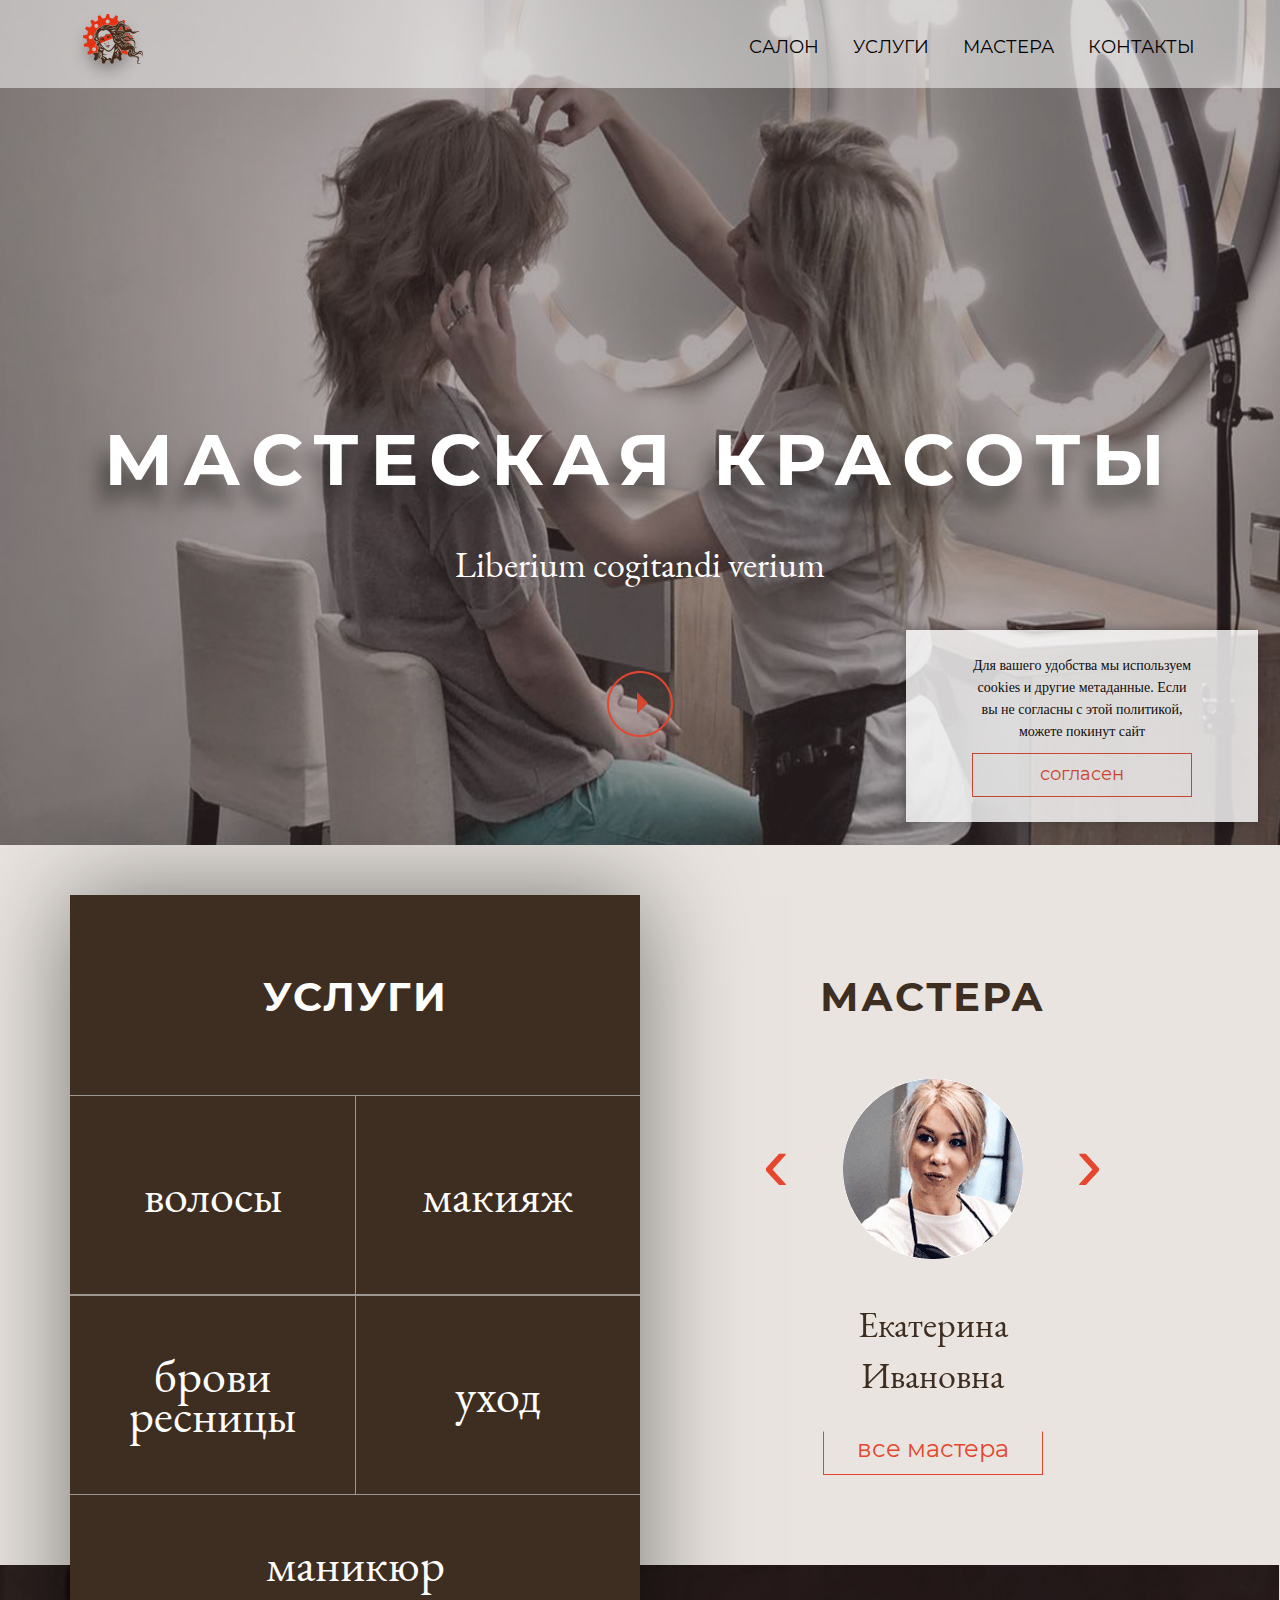
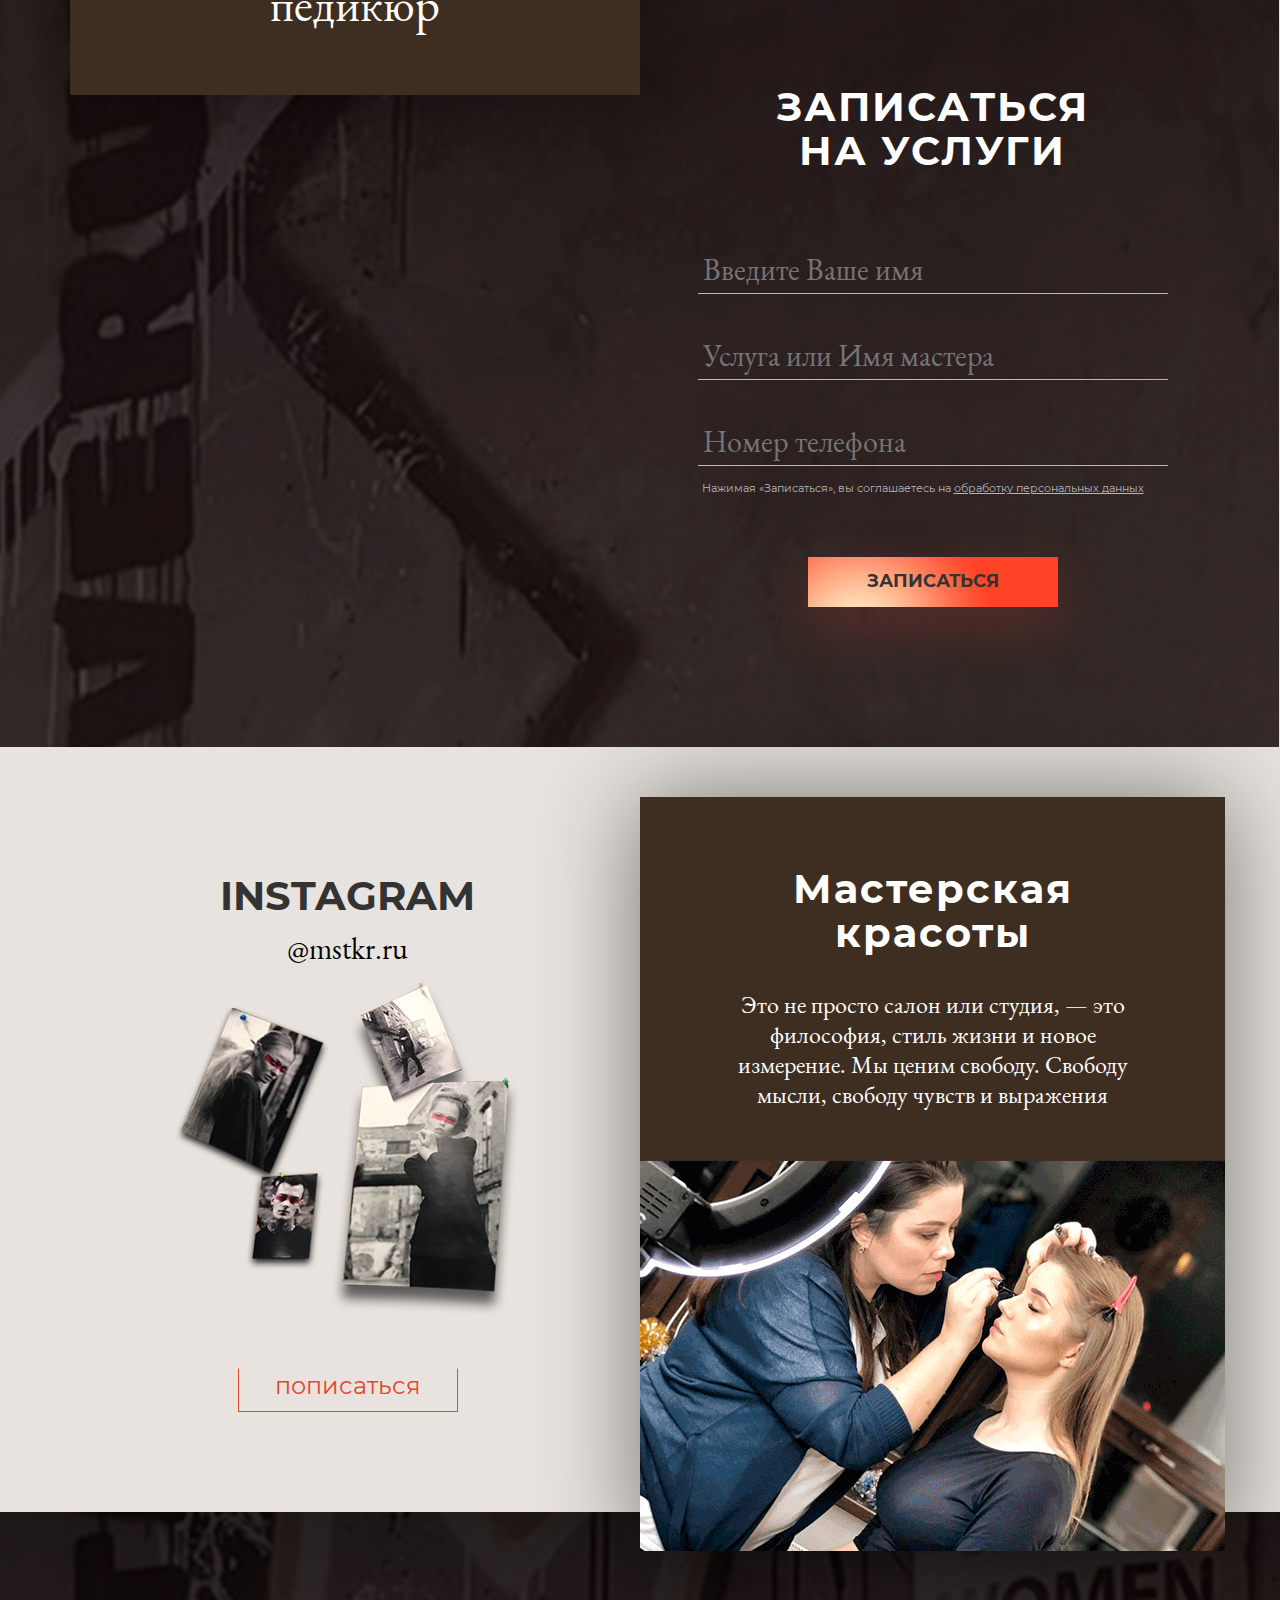
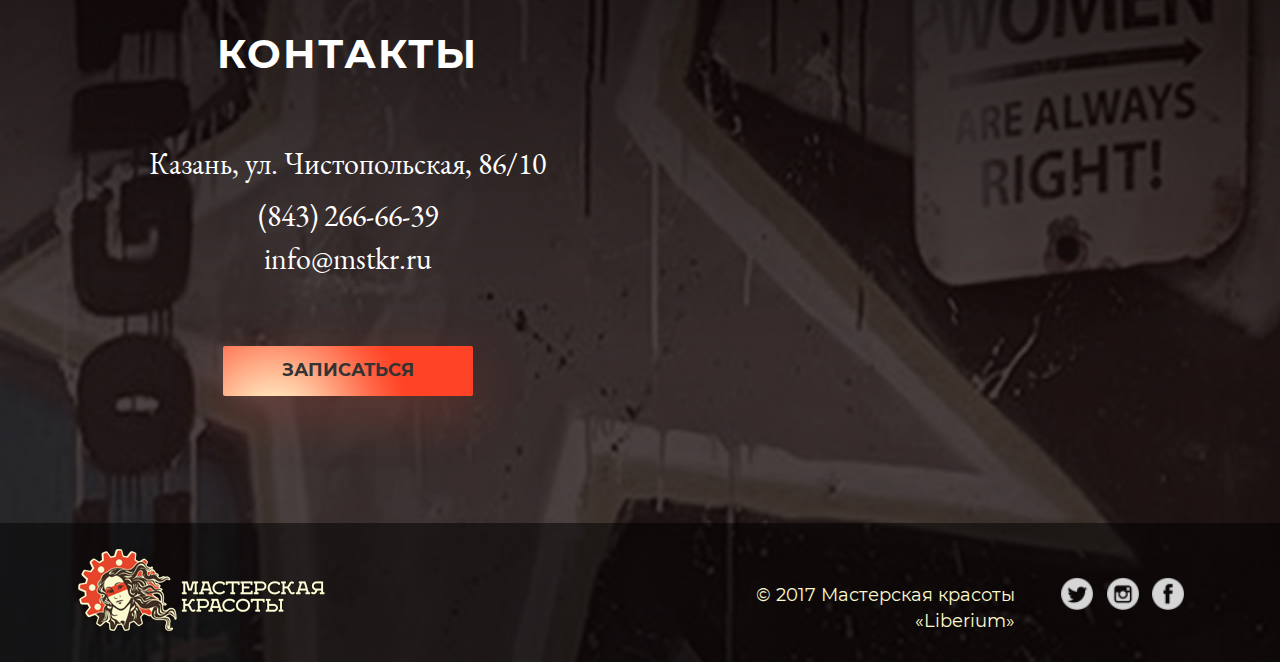
==== index.html @ 45498653 "Add files via upload" ====
<!DOCTYPE html>
<html lang="ru">
<head>
	<meta charset="UTF-8">
	<meta name="viewport" content="width=device-width, initial-scale=1">
	<title>Мастерская красоты</title>
	<link rel="stylesheet" href="css/bootstrap.min.css">
	<link rel="stylesheet" href="css/bootstrap-theme.min.css">
	<link href='css/animate.css' rel='stylesheet' type='text/css'>
	<link href='css/owl.carousel.min.css' rel='stylesheet' type='text/css'>
	<link href='css/owl.theme.default.min.css' rel='stylesheet' type='text/css'>
	<link href='css/section.css' rel='stylesheet' type='text/css'>
	<link href='css/contact.css' rel='stylesheet' type='text/css'>
	<link href='css/master.css' rel='stylesheet' type='text/css'>
	<link href='css/services.css' rel='stylesheet' type='text/css'>
	<link href='css/style.css' rel='stylesheet' type='text/css'>
	<link rel="shortcut icon" href="images/favicon.ico" type="image/x-icon">
</head>
<body>
<header>
	<div class="header--content">
		<div class="container">
			<div class="row">
				<div class="col-md-2 col-lg-2 col-xs-12 col-sm-2">
					<div class="header--logo">
						<a href="index.html"><img src="images/log.png" alt=""></a>
					</div>
				</div>
				<div class="col-md-10 col-lg-10 col-sm-10">
					<div class="header--navigation text-right">
						<ul>
							<li><a href="index.html">салон</a></li>
							<li><a href="services.html">услуги</a></li>
							<li><a href="masters-list.html">мастера</a></li>
							<li><a href="contact.html">контакты</a></li>
						</ul>
					</div>
				</div>
				<div class="col-md-12">
					<div class="header--navigation__mobile">
						<input class="nav-burger__checkbox" type="checkbox" id="burger">
						<label class="nav-burger" for="burger">Меню</label>
						<div class="nav">
							<a class="nav__item" href="index.html">салон</a>
							<a class="nav__item" href="services.html">услуги</a>
							<a class="nav__item" href="masters-list.html">мастера</a>
							<a class="nav__item" href="contact.html">контакты</a>
						</div>
					</div>
				</div>

			</div>
		</div>
	</div>
</header>
<section>
	<div class="section--video">
		<div class="container">
			<div class="row">
				<div class="section-video__content text-center">
					<h1>МАСТЕСКАЯ КРАСОТЫ</h1>
					<p>Liberium cogitandi verium</p>
					<img src="images/play.png" alt="">
					<div class="block--meta">
						<p>Для вашего удобства мы используем <br>
							cookies и другие метаданные. Если <br>
							вы не согласны с этой политикой, <br>
							можете покинут сайт</p>
						<button class="button--meta">согласен</button>
					</div>
				</div>
			</div>
		</div>
	</div>
</section>
<section class="position-fix">
	<div class="section--nav--masters text-center">
		<div class="container">
			<div class="row">
				<div class="col-lg-6 col-md-6 col-xs-12 col-sm-12">
					<div class="section--nav--content text-center">
						<div class="block--top"><h2>услуги</h2></div>
						<a href="services.html" class="link--50"><span>волосы</span></a>
						<a href="services.html" class="link--50 border--left"><span>макияж</span></a>
						<a href="services.html" class="link--50 pad-top"><span>брови <br> ресницы</span></a>
						<a href="services.html" class="link--50 border--left"><span>уход</span></a>
						<a href="services.html" class="link--100" style="padding-top:10px">
							<span>маникюр <br> педикюр</span></a>
					</div>
				</div>
				<div class="col-lg-6 col-md-6  col-xs-12 col-sm-12 text-center">
					<div class="slider--section">
						<h1>мастера</h1>
						<div class="owl-carousel">
							<div class="slider-one text-center">
								<div class="masters__foto--block">
									<img src="images/mas.png" alt="">
								</div>
								<p>Екатерина <br> Ивановна</p>
							</div>
							<div class="slider-two">
								<div class="masters__foto--block text-center">
									<img src="images/master-1.png" alt="">
								</div>
								<p>Елена <br> Кузнецова</p>
							</div>
							<div class="slider-three">
								<div class="masters__foto--block">
									<img src="images/master-2.png" alt="">
								</div>
								<p>Рафаэль</p>
							</div>
						</div>
						<div class="nav--masters--button"><a href="masters-list.html">все мастера</a></div>
					</div>
				</div>
			</div>
		</div>
	</div>
</section>
<section>
	<div class="section--form text-center">
		<div class="container">
			<div class="row">
				<div class="col-lg-offset-6 col-lg-6 col-md-6 col-xs-12 col-sm-12">
					<form class="form--basis" action="" id="form">
						<h2>ЗАПИСАТЬСЯ <br> НА УСЛУГИ</h2>
						<div class="col-lg-12 col-md-6 col-xs-12 col-sm-12">
							<input type="text" class="form--basis__inpiut" name="name" placeholder="Введите Ваше имя"
								   required>
						</div>
						<div class="col-lg-12 col-md-6 col-xs-12 col-sm-12">
							<input type="text" class="form--basis__inpiut" name="services"
								   placeholder="Услуга или Имя мастера" required>
						</div>
						<div class="col-lg-12 col-md-6 col-xs-12 col-sm-12">
							<input type="text" class="form--basis__inpiut" name="phone" placeholder="Номер телефона"
								   style="margin-bottom: 15px;" required>
						</div>
						<div class="col-lg-12 col-md-6 col-xs-12 col-sm-12">
							<p class="">Нажимая «Записаться», вы соглашаетесь на <span>обработку персональных
							данных</span></p>
							<button class="submit form--basis__button" type="submit">записаться</button>
						</div>
					</form>
				</div>
			</div>
		</div>
	</div>
</section>
<section>
	<div class="section--insta--block text-center">
		<div class="container">
			<div class="row">
				<div class="col-lg-6 col-md-6 col-xs-12 col-sm-12">
					<div class="insta--block--content">
						<h2>INSTAGRAM</h2>
						<p><a href="">@mstkr.ru</a></p>
						<img src="images/inst__img.png" alt=""><br>
						<div class="insta--block--button">
							<a href="">пописаться</a>
						</div>
					</div>
				</div>
				<div class="col-lg-6 col-md-6 col-xs-12 col-sm-12 position-fix">
					<div class="section--block-info text-center">
						<h2>Мастерская <br> красоты</h2>
						<p> Это не просто салон или студия, — это <br>философия, стиль жизни и новое<br>
							измерение. Мы ценим свободу. Свободу <br>мысли, свободу чувств и выражения</p>
						<img src="images/sect--img_07.png" alt="">
					</div>

				</div>
			</div>
		</div>
	</div>
	</div>
</section>
<section>
	<div class="section--bottom text-center">
		<div class="container">
			<div class="row">
				<div class="col-lg-6 col-md-6  col-xs-12 col-sm-12">
					<h2>контакты</h2>
					<p>Казань, ул. Чистопольская, 86/10</p>
					<a href="">(843) 266-66-39</a><br>
					<a href="">info@mstkr.ru</a><br>
					<button class="section--bottom__button" data-toggle="modal"
							data-target=".bs-example-modal-sm">записаться
					</button>
				</div>
			</div>
		</div>
		<div class="footer-content">
			<div class="container">
				<div class="row">
					<div class="col-lg-3 col-md-3 col-xs-12 col-sm-12 hidden-sm hidden-xs">
						<div class="footer-content--leftblock">
							<a href="index.html"><img src="images/logo2.png" alt=""></a>
						</div>
					</div>
					<div
							class="col-lg-4 col-lg-offset-3 col-md-6 col-md-offset-0 col-xs-12 col-sm-12 col-xs-offset-0 col-xs-offset-0 text-right">
						<div class="footer-txt">
							<p>© 2017 Мастерская красоты «Liberium»</p>
						</div>
					</div>
					<div class="col-lg-2 col-md-3 col-xs-12 col-sm-12">
						<div class="footer--social">
							<a href=""><img src="images/soc_fot1.png" alt=""></a>
							<a href=""><img src="images/soc_fot2.png" alt=""></a>
							<a href=""><img src="images/soc_fot3.png" alt=""></a>
						</div>
					</div>
				</div>
			</div>
		</div>
	</div>
</section>
<div class="modal fade bs-example-modal-sm" tabindex="-1" role="dialog" aria-labelledby="mySmallModalLabel"
	 aria-hidden="true">
	<div class="modal-dialog modal-md">
		<div class="modal-content text-center">
			<div class="modal-header">
				<button type="button" class="close" data-dismiss="modal">X</button>
				<div class=" col-lg-12 col-md-6 col-xs-12 col-sm-12">
					<form class="form--basis text-center" action="" id="form">
						<h2>ЗАПИСАТЬСЯ <br> НА УСЛУГИ</h2>
						<div class="col-lg-12 col-md-6 col-xs-12 col-sm-12">
							<input type="text" class="form--basis__inpiut" name="name" placeholder="Введите Ваше имя"
								   required>
						</div>
						<div class="col-lg-12 col-md-6 col-xs-12 col-sm-12">
							<input type="text" class="form--basis__inpiut" name="services"
								   placeholder="Услуга или Имя мастера" required>
						</div>
						<div class="col-lg-12 col-md-6 col-xs-12 col-sm-12">
							<input type="text" class="form--basis__inpiut" name="phone" placeholder="Номер телефона"
								   style="margin-bottom: 15px;" required>
						</div>
						<div class="col-lg-12 col-md-6 col-xs-12 col-sm-12">
							<p class="">Нажимая «Записаться», вы соглашаетесь на <span>обработку персональных
							данных</span></p>
							<button class="submit form--basis__button" type="submit">записаться</button>
						</div>
					</form>
				</div>
			</div>

		</div>
	</div>
</div>
<!--<div class="modal fade bs-example-modal-sm-two" tabindex="-1" role="dialog" aria-labelledby="mySmallModalLabel"
	 aria-hidden="true">
	<div class="modal-dialog modal-md">
		<div class="modal-content text-center">
			<div class="modal-header">
				<button type="button" class="close" data-dismiss="modal">X</button>
				<div class=" col-lg-12 col-md-6 col-xs-12 col-sm-12">
					<form class="form-two text-center" action="">
						<h2>Заявка отправлена</h2>
						<p>В ближайшее время с <br> свяжется администратор</p>
					</form>
				</div>
			</div>

		</div>
	</div>
</div-->
<script src="js/jquery-1.11.0.min.js"></script>
<script src="js/common.js"></script>
<script src="js/owl.carousel.min.js"></script>
<script src="js/wow.min.js"></script>
<script src="js/bootstrap.js"></script>
<script>
    $(document).ready(function () {
        new WOW().init();
        $(".owl-carousel").owlCarousel({
            margin: 20,
            items: 1,
            loop: true,
            autoplay: true,
            autoplayTimeout: 5000,
            slideBy: 2,
            smartSpeed: 2000,
            autoplayHoverPause: true,
            nav: true,
            Number: 1,
            animateIn: 'fadeIn',
        });
    });
</script>
</body>
</html>
---- css/section.css ----
.header--content {
	position: absolute;
	width: 100%;
	z-index: 2;
	background-color: rgba(255,255,255, 0.5);
}

.header--content .header--logo img {
	margin-top: 10px;
	margin-bottom: 0px;

}

.header--content .header--navigation li {
	display: inline-block;
	margin-top: 35px;

}

.header--content .header--navigation a {
	margin-right: 15px;
	margin-left: 15px;
	color: black;
	font-size: 18px;
	font-family: 'Montserrat';
	font-weight: normal;
	text-transform: uppercase;
}

.header--content .header--navigation a:hover {
	color: #e6462d;
	transition: all .3s;
}

.header--content .header--navigation a:active {
	text-shadow: 0px 0px 10px rgba(0, 0, 0, 0.5);
}

.active {
	font-weight: bold;
}

.section-video__content h1 {
	margin-top: 420px;
	font-size: 72px;
	color: white;
	letter-spacing: 0.15em;
	text-shadow: 0px 20px 5px 0px;
	text-shadow: -8px 20px 20px rgba(0, 0, 0, 0.5);
}

.section-video__content p {
	margin-top: 40px;
	margin-bottom: 80px;
	color: white;
	font-size: 36px;
}

.section-video__content img {
	margin-bottom: 108px;
}

.block--meta p {
	font-size: 14px;
	color: black;
	line-height: 22px;
	padding-top: 25px;
	font-family: "myriad pro";
	padding-bottom: 10px;
	margin-bottom: 0px;
	margin-top: 0px;
}

.block--meta {
	background-color: #fff;
	width: 352px;
	position: absolute;
	bottom: 23px;
	right: 22px;
	opacity: 0.8;
	box-shadow: -2px -2px 1rem -2px rgba(0, 0, 0, 0.5)
}

.button--meta {
	width: 220px;
	height: 44px;
	border: 1px solid #e6462d;
	color: #e6462d;
	font-size: 18px;
	font-family: 'Montserrat';
	margin-bottom: 25px;
	background-color: #fff;
}

.section--video {
	background-image: url(../images/headback.jpg);
	background-size: 100% 100%;
	position: relative;
}

.section--nav--masters {
	background-color: #e9e4df;
	position: relative;
}

.section--nav--masters h1 {
	margin-top: 130px;
	margin-bottom: 60px;
	font-weight: bold;
	color: #3e2e22;
	text-transform: uppercase;
	letter-spacing: 0.05em;
}
.slider--section{
	width: 300px;
	margin: 0 auto;
	position: relative;
}
.section--nav--masters p {
	font-size: 36px;
	color: #3e2e22;
	font-weight: normal;
	margin-top: 40px;
}

.masters__foto--block {
	width: 180px;
	margin: 0 auto;
}

.nav--masters--button {
	width: 220px;
	height: 44px;
	border-bottom: 1px solid #e6462d;
	border-right: 1px solid #e6462d;
	border-left: 1px solid #e6462d;
	border-top: 1px solid transparent;
	background-color: transparent;
	margin: 0 auto;
	margin-bottom: 90px;
}

.nav--masters--button:hover {
	border-top: 1px solid #e6462d;
	transition: 1.0s all;
}

.nav--masters--button:active a {
	font-weight: bold;
}

.nav--masters--button a {
	color: #e6462d;
	font-size: 24px;
	font-family: 'Montserrat';
}
.section--nav--content {
	margin-top: 50px;
	position: absolute;
	box-shadow: 0 0 100px rgba(0, 0, 0, 0.5);
}
.section--nav--content a{
	display: inline-block;
}
.line-hight{
	line-height: 194px;
}
.pad-top{
	padding-top: 20px;
}
.pad-rig{
	padding-right: 157px;
	padding-left: 157px;
}
.section--nav--content a:hover{
	background-color: white;
	color:#3e2e22 ;
	box-shadow: 0 20px 50px rgba(0, 0, 0, 0.5);
	z-index: 3;
}
.section--nav--content .link--50 {
	width: 50%;
	display: block;
	float: left;
	background-color: #3e2e22;
	height: 200px;
	text-align: center;
	border-bottom: 1px solid #9f9791;
	border-top: 1px solid #9f9791;
	line-height: 199px;
	transition: .9s all;
}
.link--100{
	width: 100%;
	display: block;
	background-color: #3e2e22;
	height: 200px;
	text-align: center;
	line-height: 199px;
	transition: .9s all;
}
.border--left{
	border-left: 1px solid #9f9791;

}
.link--50 span, .link--100 span{
	line-height: 40px;
	display: inline-block;
}
.block--top {
	background-color: #3e2e22;
	display: inline-block;
	width: 100%;
	height: 200px;
}

.block--top h2 {
	color: white;
	padding-top: 60px;
	font-weight: bold;
	font-family: 'Montserrat';
	text-transform: uppercase;
	letter-spacing: 0.05em;
}

.block--mid--l {
	background-color: #3e2e22;
	display: inline-block;
	float: left;
	width: 300px;
	text-align: center;


}

.section--nav--content a, .section--nav--content p {
	font-family: 'EB Garamond';
	font-size: 48px;
	color: white;
}

.block--mid--r{
	background-color: #3e2e22;
	display: inline-block;
	float: left;
	width: 300px;
	height: 200px;
	text-align: center;
	border-bottom: 1px solid #9f9791;
	border-top: 1px solid #9f9791;
	border-left: 1px solid #9f9791;
}

.block--bottom{
	background-color: #3e2e22;
	display: inline-block;
	width: 100%;
	height: 200px;
	text-align: center;
	border-bottom-left-radius: 4px;
	border-bottom-right-radius: 4px;
}


.section--form {
	background-image: url(../images/sect_back.jpg);
	background-size: 100% 100%;
}

.form--basis h2 {
	margin-top: 120px;
	margin-bottom: 35px;
	font-weight: bold;
	letter-spacing: 0.05em;
	color: white;
}

input[type=text] {
	background: transparent;
	color: #b8b6b6;
	font-size: 30px;
	font-family: 'EB Garamond';
	border-style: none;
	border-bottom: 1px solid #b8b6b6;
	margin-top: 40px;
	width: 470px;
	padding-left: 5px;
}

.form--basis p {
	color: #b8b6b6;
	font-size: 11px;
	font-family: 'Montserrat';
	margin-top: 0px;
	margin-right: 20px;

}

.form--basis span {
	text-decoration: underline;
}

.form--basis__button {
	margin-bottom: 140px;
	margin-top: 50px;
	width: 250px;
	height: 50px;
	font-size: 18px;
	font-family: 'Montserrat';
	text-transform: uppercase;
	background-image: url(../images/back_but.jpg);
	border-width: 0px;
	font-weight: bold;
	outline: none!important;
	box-shadow: 0px 18px 54px 0px rgba(230, 70, 45, 0.24);
}


.form--basis__button:hover {
	background-image: url(../images/back_but-hov_03.jpg);
	transition: .8s;
}
.form--basis__button:active{
	background-image: url(../images/back_but-ac_06.jpg);
	color: white;
	transition: .4s;
}

.section--insta--block {
	background-color: #e8e3de;
	position: relative;
}

.insta--block--content h2 {
	font-weight: bold;
	margin-top: 127px;
	margin-bottom: 10px;
}

.insta--block--content a {
	font-family: 'EB Garamond';
	font-size: 30px;
	color: black;
	padding-top: -20px;
}

.insta--block--content .insta--block--button {
	width: 220px;
	height: 44px;
	border-bottom: 1px solid #e6462d;
	border-right: 1px solid #e6462d;
	border-left: 1px solid #e6462d;
	border-top: 1px solid transparent;
	background-color: transparent;
	margin: 0 auto;
	margin-top: 50px;
	margin-bottom: 100px;
}

.insta--block--content .insta--block--button:hover {
	border-top: 1px solid #e6462d;
	transition: 1.0s all;
}

.insta--block--content .insta--block--button:active a {
	font-weight: bold;
}

.insta--block--content .insta--block--button a {
	color: #e6462d;
	font-size: 24px;
	font-family: 'Montserrat';
}

.section--block-info {
	background-color: #3e2e22;
	width: 100%;
	border-bottom-left-radius: 4px;
	border-bottom-right-radius: 4px;
	position: absolute;
	top: 50px;
	right: 0;
	z-index: 2;
	box-shadow: 0 0 100px rgba(0, 0, 0, 0.5);
}

.section--block-info p {
	color: white;
	font-size: 24px;
	line-height: 30px;
	padding-bottom: 40px;
}

.section--block-info h2 {
	color: white;
	font-size: 40px;
	font-weight: bold;
	letter-spacing: 0.05em;
	padding-top: 50px;
	margin-bottom: 35px;
}

.section--bottom {
	background-image: url(../images/sect_bottom_03.jpg);
	background-size: 100% 100%;
	position: relative;
}

.section--bottom h2 {
	margin-top: 120px;
	color: white;
	font-size: 40px;
	font-weight: bold;
	text-transform: uppercase;
	letter-spacing: 0.05em;
	margin-bottom: 67px;
}

.section--bottom a {
	color: white;
	font-family: 'EB Garamond';
	font-size: 30px;
	font-weight: normal;
}

.section--bottom p {
	color: white;
	font-size: 30px;
	margin-top: 10px;
	margin-bottom: 10px;
}

.section--bottom__button {
	margin-bottom: 140px;
	margin-top: 65px;
	width: 250px;
	height: 50px;
	border-radius: 2px;
	font-size: 18px;
	text-transform: uppercase;
	margin-bottom: 266px;
	background-image: url(../images/back_but.jpg);
	border-width: 0px;
	font-family: 'Montserrat';
	font-weight: bold;
	outline: none!important;
	transition: .8s;
	box-shadow: 0px 18px 54px 0px rgba(230, 70, 45, 0.24);
}
.section--bottom__button:hover {
	background-image: url(../images/back_but-hov_03.jpg);
	transition: .8s;
}
.section--bottom__button:active{
	background-image: url(../images/back_but-ac_06.jpg);
	color: white;
	transition: .4s;
}
.footer-content {
	position: absolute;
	z-index: 2;
	bottom: 0;
	background-color: rgba(0, 0, 0, 0.5);
	width: 100%;
	left: 0;
}

.footer-content--leftblock {
	margin-top: 25px;
	margin-bottom: 30px;
}

.footer-txt p {
	font-family: 'Montserrat';
	font-size: 18px;
	color: #fbf9ce;
	margin-top: 60px;
}

.footer--social img {
	width: 32px;
	margin-top: 54px;
	margin-right: 10px;
}

/* Generated by less 2.5.1 */
.header--navigation__mobile {
	display: none;
}

.nav {
	width: 250px;
	position: absolute;
	top: 20px;
	right: 60px;
	z-index: 100;
	display: none;
}
.nav__item {
	display: block;
	height: 40px;
	font-weight: bold;
	color: #e6462d;
	font-size: 14px;
	line-height: 39px;
	text-align: center;
	text-transform: uppercase;
	text-decoration: none;
	background-color: rgba(0, 0, 0, 0.7);
	transition: background-color 0.1s linear, color 0.1s linear;
	margin: 10px;
}
.nav__item:not(:first-of-type) {
	border-top: 1px solid rgba(255, 255, 255, 0.2);
}
.nav__item:not(:last-of-type) {
	border-bottom: 1px solid rgba(0, 0, 0, 0.2);
}
.nav__item:last-of-type {
	box-shadow: inset 0 -5px 10px -5px rgba(0, 0, 0, 0.4);
}
.nav__item:hover {
	background-color: rgba(0,0,0, 0.5);
	color: #fff;
}
.nav__item:active {
	background-color: rgba(0,0,0, 0.5);
	color: #fff;
}
.nav-burger {
	display: block;
	width: 25px;
	height: 23px;
	cursor: pointer;
	color: transparent;
	font-size: 0;
	background: url("../images/icon-menu.svg") no-repeat;
	position: absolute;
	top: 30px;
	right: 20px;
	z-index: 1;
}
.nav-burger__checkbox {
	display: none;
}
.nav-burger__checkbox:checked + .nav-burger {
	background-image: url("../images/icon-cross.svg");
}
.nav-burger__checkbox:checked ~ .nav {
	display: block;
}
.form-two{
	background-color: #3e2e22;
}
.form-two h2{
	font-size: 40px;
	color: white;
	margin-top: 100px;
	margin-bottom: 60px;
}
.form-two p{
  color: #b8b6b6;
	margin-bottom: 60px;
}
---- css/contact.css ----
.section--contact{
	background-color: #e9e4df;
	position: relative;
	padding-bottom: 140px;
}
.section--contact h2{
	margin-top: 170px;
	margin-bottom: 90px;
	color: black;
	font-size: 40px;
	letter-spacing: 0.05em;
	text-transform: uppercase;
	font-family: 'Montserrat';
	text-align: center;
}
.section--contact--txt p, .section--contact--txt a{
	color: black;
	font-family: 'EB Garamond';
	font-size: 36px;
	text-align: left;
}
.section--contact__button{
	margin-top: 62px;
	width: 250px;
	height: 50px;
	border-radius: 2px;
	font-size: 18px;
	text-transform: uppercase;
	background-image: url(../images/back_but.jpg);
	border-width: 0px;
	font-family: 'Montserrat';
	font-weight: bold;
	outline: none!important;
}
.section--contact__button:hover {
	background-image: url(../images/back_but-hov_03.jpg);
	transition: .8s;
}
.section--contact__button:active:focus{
	background-image: url(../images/back_but-ac_06.jpg);
	color: white;
	transition: .4s;
}
.section--contact iframe{
	width: 100%;
	height: 350px;
}
---- css/master.css ----
.section--masters{
	background-color: #e9e4df;
	z-index: 0;
}
.section--masters .masters--block_img img{
	margin-top: 160px;
}
.section--masters h2{
	margin-top: 160px;
	font-size: 40px;
	letter-spacing: 0.05em;
	margin-bottom: 35px;
}
.section--masters p{
	font-size: 18px;
	font-family: 'EB Garamond';
	line-height: 24px;
}
.block_txt--img {
	margin-top: 50px;
	margin-bottom: 40px;
}
.block_txt--img img{
	margin-right: 23px;
}
.masters--block_txt__bottom h4 {
	font-family: 'EB Garamond';
	font-size: 18px;
	font-weight: bold;
}
.masters--block_txt__bottom li{
	font-family: 'EB Garamond';
	font-size: 18px;
	line-height: 24px;
	position: relative;
	font-weight: bold;
}
.masters--block_txt__bottom li:before{
	content: "";
	display: inline-block;
	position: relative;
	width: 6px;
	height: 6px;
	border-radius: 50px;
	background-color: black;
	margin-right: 5px;
	top: -3px;
}
.masters__footer-content {
	z-index: 2;
	bottom: 0;
	background-color: rgba(0, 0, 0, 0.6);
	width: 100%;
	left: 0;
}

.footer-content--leftblock {
	margin-top: 25px;
	margin-bottom: 30px;
}

.footer-txt p {
	font-family: 'Montserrat';
	font-size: 18px;
	color: #fbf9ce;
	margin-top: 60px;
}

.footer--social img {
	width: 32px;
	margin-top: 54px;
	margin-right: 10px;
}
.section--masters .form--basis p {
	color: black;
	font-size:12px;
	margin-top: 0;
	margin-right: 0;
}
.section--masters .form--basis h2{
	margin-top: 40px;
}


/*MASTERs-list*/

.maters-list__content{
	background-image: url(../images/masters_back_02.jpg);
	background-size: 100% 100%;
}

.maters-list__content h2{
	margin-top: 160px;
	text-align: center;
	margin-bottom: 40px;
	color: white;
	text-transform: uppercase;
	letter-spacing: 0.05em;

}
.maters-list__content h3{
	color: white;
	padding-top: 30px;
	font-size: 24px;
	padding-left: 12px;
	padding-right: 12px;

}
.maters-list__content p{
	color: white;
	font-size: 18px;
	padding-left: 12px;
	padding-bottom: 30px;
	padding-right: 12px;

}
container--txt__info{
	height: 100px;
}

.master-list__container--txt{
	height: 205px;
	margin-top: -20px;
	padding-right: 0;

}
.master-list__container a {
	display: block;
	transition:  .5s all;
}
.master-list__container a:hover{
	background-color: #e6462d;
}
.master-list__container{
	margin-top: 55px;
}
---- css/services.css ----
.services--content {
	background-color: #e9e4df;
}

.services--content h2 {
	margin-top: 170px;
	text-align: center;
	margin-bottom: 15px;
	color: black !important;
}

.ser--back {
	background-color: rgba(0, 0, 0, 0.1) !important;
}

.services--content tr {
	border-color: transparent;

}

.table > tbody > tr > td, .table > tbody > tr > th, .table > tfoot > tr > td, .table > tfoot > tr > th, .table > thead > tr > td, .table > thead > tr > th {
	border-top: 1px solid transparent !important;
}

.table > thead > tr > th {
	border-top: 1px solid transparent !important;
	border-bottom: 2px solid transparent !important;
}

.services--content__bottom p {
	font-size: 16px;
	line-height: 24px;
	font-family: 'Montserrat';
}

.services--content__bottom {
	margin-top: 60px;
}

.services--content__price {
	position: relative;
}

.services--content__price p {
	width: 100%;
	position: relative;
}

.services--content__price p:before {
	content: "";
	position: absolute;
	bottom: auto;
	top: 24px;
	left: 0;
	border-bottom: 1px solid #bab6b2;
	width: 100%;
	z-index: 0;

}

.services--content__price .price--left {
	float: left;
	background-color: #e9e4df;
	border-bottom: 1px solid #e9e4df;
	z-index: 1;
	position: relative;
	padding-right: 8px;
	color: black;
	font-size: 24px;
	font-family: 'EB Garamond';
}

.services--content__price .price--right {
	float: right;
	background-color: #e9e4df;
	border-bottom: 1px solid #e9e4df;
	z-index: 1;
	position: relative;
	padding-left: 8px;
	color: black;
	font-size: 24px;
	font-family: 'EB Garamond';
}

.services--content__price p:after {
	content: "";
	display: table;
	clear: both;
}

.services--content a h3 {
	font-size: 48px;
	font-weight: bold;
	font-family: 'EB Garamond';
	text-transform: capitalize;
	letter-spacing: 0.05em;
	padding-bottom: 0px;
	color: black;
	position: relative;
	float: left;
	padding-right: 30px;
}
.services--content .dropdown:after{
	content: "";
	display: table;
	clear: both;
}

.dropdown-menu {
	position: relative;
	background-color: #e9e4df;
	-webkit-background-clip: padding-box;
	background-clip: padding-box;
	border: none;

	-webkit-box-shadow: none;
	box-shadow: none;
	min-width: 100%;
}

.services--content .dropdown h3:after {
	content: "";
	display: block;
	background-image: url(../images/triagle.png);
	width: 20px;
	height: 10px;
	top: 29px;
	right: 0;
	position: absolute;
	background-repeat: no-repeat;
	background-position: center;
}
.services--content .dropdown.open h3:after {
	transform: rotate(-180deg);
}
---- css/style.css ----
@font-face {
	font-family: 'Montserrat';
	src: url('../fonts/Montserrat-Regular.eot');
	src: url('../fonts/Montserrat-Regular.eot?#iefix') format('embedded-opentype'),
	url('../fonts/Montserrat-Regular.woff2') format('woff2'),
	url('../fonts/Montserrat-Regular.woff') format('woff'),
	url('../fonts/Montserrat-Regular.ttf') format('truetype'),
	url('../fonts/Montserrat-Regular.svg#Montserrat-Regular') format('svg');
	font-weight: normal;
	font-style: normal;
}

@font-face {
	font-family: 'Montserrat';
	src: url('../fonts/Montserrat-Bold.eot');
	src: url('../fonts/Montserrat-Bold.eot?#iefix') format('embedded-opentype'),
	url('../fonts/Montserrat-Bold.woff2') format('woff2'),
	url('../fonts/Montserrat-Bold.woff') format('woff'),
	url('../fonts/Montserrat-Bold.ttf') format('truetype'),
	url('../fonts/Montserrat-Bold.svg#Montserrat-Bold') format('svg');
	font-weight: bold;
	font-style: normal;
}

@font-face {
	font-family: 'EB Garamond';
	src: url('../fonts/EBGaramond-Regular.eot');
	src: url('../fonts/EBGaramond-Regular.eot?#iefix') format('embedded-opentype'),
	url('../fonts/EBGaramond-Regular.woff2') format('woff2'),
	url('../fonts/EBGaramond-Regular.woff') format('woff'),
	url('../fonts/EBGaramond-Regular.ttf') format('truetype'),
	url('../fonts/EBGaramond-Regular.svg#EBGaramond-Regular') format('svg');
	font-weight: normal;
	font-style: normal;
}

@font-face {
	font-family: 'Montserrat';
	src: url('../fonts/Montserrat-Black.eot');
	src: url('../fonts/Montserrat-Black.eot?#iefix') format('embedded-opentype'),
	url('../fonts/Montserrat-Black.woff2') format('woff2'),
	url('../fonts/Montserrat-Black.woff') format('woff'),
	url('../fonts/Montserrat-Black.ttf') format('truetype'),
	url('../fonts/Montserrat-Black.svg#Montserrat-Black') format('svg');
	font-weight: 900;
	font-style: normal;
}

@font-face {
	font-family: 'EB Garamond';
	src: url('../fonts/EBGaramond-Bold.eot');
	src: url('../fonts/EBGaramond-Bold.eot?#iefix') format('embedded-opentype'),
	url('../fonts/EBGaramond-Bold.woff2') format('woff2'),
	url('../fonts/EBGaramond-Bold.woff') format('woff'),
	url('../fonts/EBGaramond-Bold.ttf') format('truetype'),
	url('../fonts/EBGaramond-Bold.svg#EBGaramond-Bold') format('svg');
	font-weight: bold;
	font-style: normal;
}

* {
	box-sizing: border-box;

}

html,
body {
	width: 100%;
	margin: 0;
	padding: 0;

}

img {
	max-width: 100%;
}

a {
	text-decoration: none;
}

a:hover, a:active, a:focus {
	text-decoration: none;
}

h1 {
	font-family: 'Montserrat';
	font-size: 40px;
	font-weight: bold;
}

h2 {
	font-family: 'Montserrat';
	font-size: 40px;
}

h3 {
	font-family: 'Montserrat';
	font-size: 18px;
}

h4 {
	font-family: 'Montserrat';
	font-size: 11px;
}

p {
	font-family: 'EB Garamond';
}

.pading--right {
	margin-right: 0;
	margin-right: -81px !important;
}

ul {
	margin: 0;
	padding: 0;
	list-style: none;
}

.position-fix {
	position: relative;
}

.section--block-info img {
	width: 100%;
}

.margin__left {
	margin-left: -32px;
}

.margin__left--two {
	margin-left: -96px;
}

.modal-header .form--basis h2 {
	margin-top: 20px;
	font-size: 30px;
	text-align: center;
	margin-bottom: 0px;
}

.modal-content {
	background-color: #3e2e22;
}

button.close {
	color: white;
}

.close:focus, .close:hover {
	color: white;
}

.modal-header {
	border-bottom: 1px solid transparent;
}

.modal-content .form--basis__button {
	margin-bottom: 50px;
}

.owl-prev{
	top: 35%;
	left: 0px;
	position: absolute;
	margin-top: -95px;
	margin-left: -20px;
	outline: none;
}
.owl-carousel{
	position: relative;
}
.owl-nav span{
	font-size: 80px;
	color: #e6462d;

}
.owl-next {
	top: 35%;
	right: 0px;
	position: absolute;
	margin-top: -95px;
	margin-right: -20px;
	outline: none;
}



@media (min-width: 1440px) {
	.container {
		width: 1360px;
	}

	.container.fix {
		width: 1170px;
	}
}

@media (max-width: 1369px) {

}

@media (max-width: 1199px) {
	.section-video__content h1 {
		font-size: 60px;
		margin-top: 315px;
	}
}

@media (max-width: 991px) {
	.block--meta {
		display: none;
	}

	.footer-txt p {
		margin-left: auto;
		margin-right: auto;
		text-align: center;
	}

	.footer--social {
		margin-left: auto;
		margin-right: auto;
		text-align: center;
		margin-bottom: 30px;
		margin-top: -20px;
	}

	.maters-list__content {
		background-size: cover;
	}

	.section-video__content h1 {
		font-size: 47px;
	}

	.section--nav--content {
		position: relative;
	}

	.section--block-info {
		position: relative;
	}

	.section--masters .masters--block_img img {
		margin-top: 30px;
	}

}

@media (max-width: 767px) {
	.header--navigation {
		display: none;
	}

	.header--navigation__mobile {
		display: block;
	}

	.section--contact iframe {
		margin-top: 50px;
		margin-bottom: 80px;
	}

	.master-list__container a {
		width: 277px;
		margin: 0 auto;
	}

	.services--content__bottom p {
		text-align: center;
	}

	.section--video {
		background-size: cover;
	}

	.section-video__content h1 {
		font-size: 41px;
		margin-top: 220px;
	}

	.section--form {
		background-size: cover;
	}

	.section--bottom {
		background-size: cover;
	}

	.section--contact--txt {
		text-align: center;
	}
	.section--contact--txt p, .section--contact--txt a{
		text-align: center;
	}

}

@media (max-width: 600px) {
	input[type=text] {
		width: 100%;
	}

	.section--contact--txt p, .section--contact--txt a {
		text-align: center !important;
		font-size: 30px !important;
		margin-left: auto;
		margin-right: auto;
		width: 100%;
	}

	.section--contact__button {
		margin-left: auto;
		margin-right: auto;
	}

	.services--content a h3 {
		font-size: 30px;
	}

	.services--content .dropdown h3:after {
		top: 17px;
	}

	.services--content__bottom p {
		font-size: 14px;
		text-align: center;
	}

	h2 {
		font-size: 35px !important;
	}

	form h2 {
		font-size: 32px !important;
	}

	.section-video__content h1 {
		font-size: 31px;
		margin-top: 200px;
	}

	.section-video__content p {
		font-size: 31px;
	}

	.margin__left {
		margin-left: 0;
	}

}

@media (max-width: 500px) {
	.services--content__price p:before {
		border-bottom: 1px solid transparent;
	}

	.services--content__price .price--left {
		text-align: center;
		float: none;

	}

	.services--content__price .price--right {
		text-align: center;
		float: none;

	}

	.services--content__price p {
		text-align: center;
	}

	.section--block-info p {
		font-size: 19px;
	}

	.maters-list__content {
		background-color: #fff;
		background-image: none;
	}

	.maters-list__content h3 {
		color: black;
	}

	.container--txt__info {
		display: none;
	}

	.master-list__container--txt {
		height: 60px;
	}

	.maters-list__content h2 {
		color: black;
	}

	.margin__left--two {
		margin-left: 0;
	}
}

@media (max-width: 450px) {
	.section--bottom p, .section--bottom a {
		font-size: 24px;
	}
}

@media (max-width: 380px) {
	.section--contact--txt p, .section--contact--txt a {
		font-size: 25px !important;
	}

	h2 {
		font-size: 30px !important;
	}

	form h2 {
		font-size: 30px !important;
	}

	.section--nav--content a, .section--nav--content p {
		font-size: 38px;
	}

	.nav {
		top: 0;
	}
}
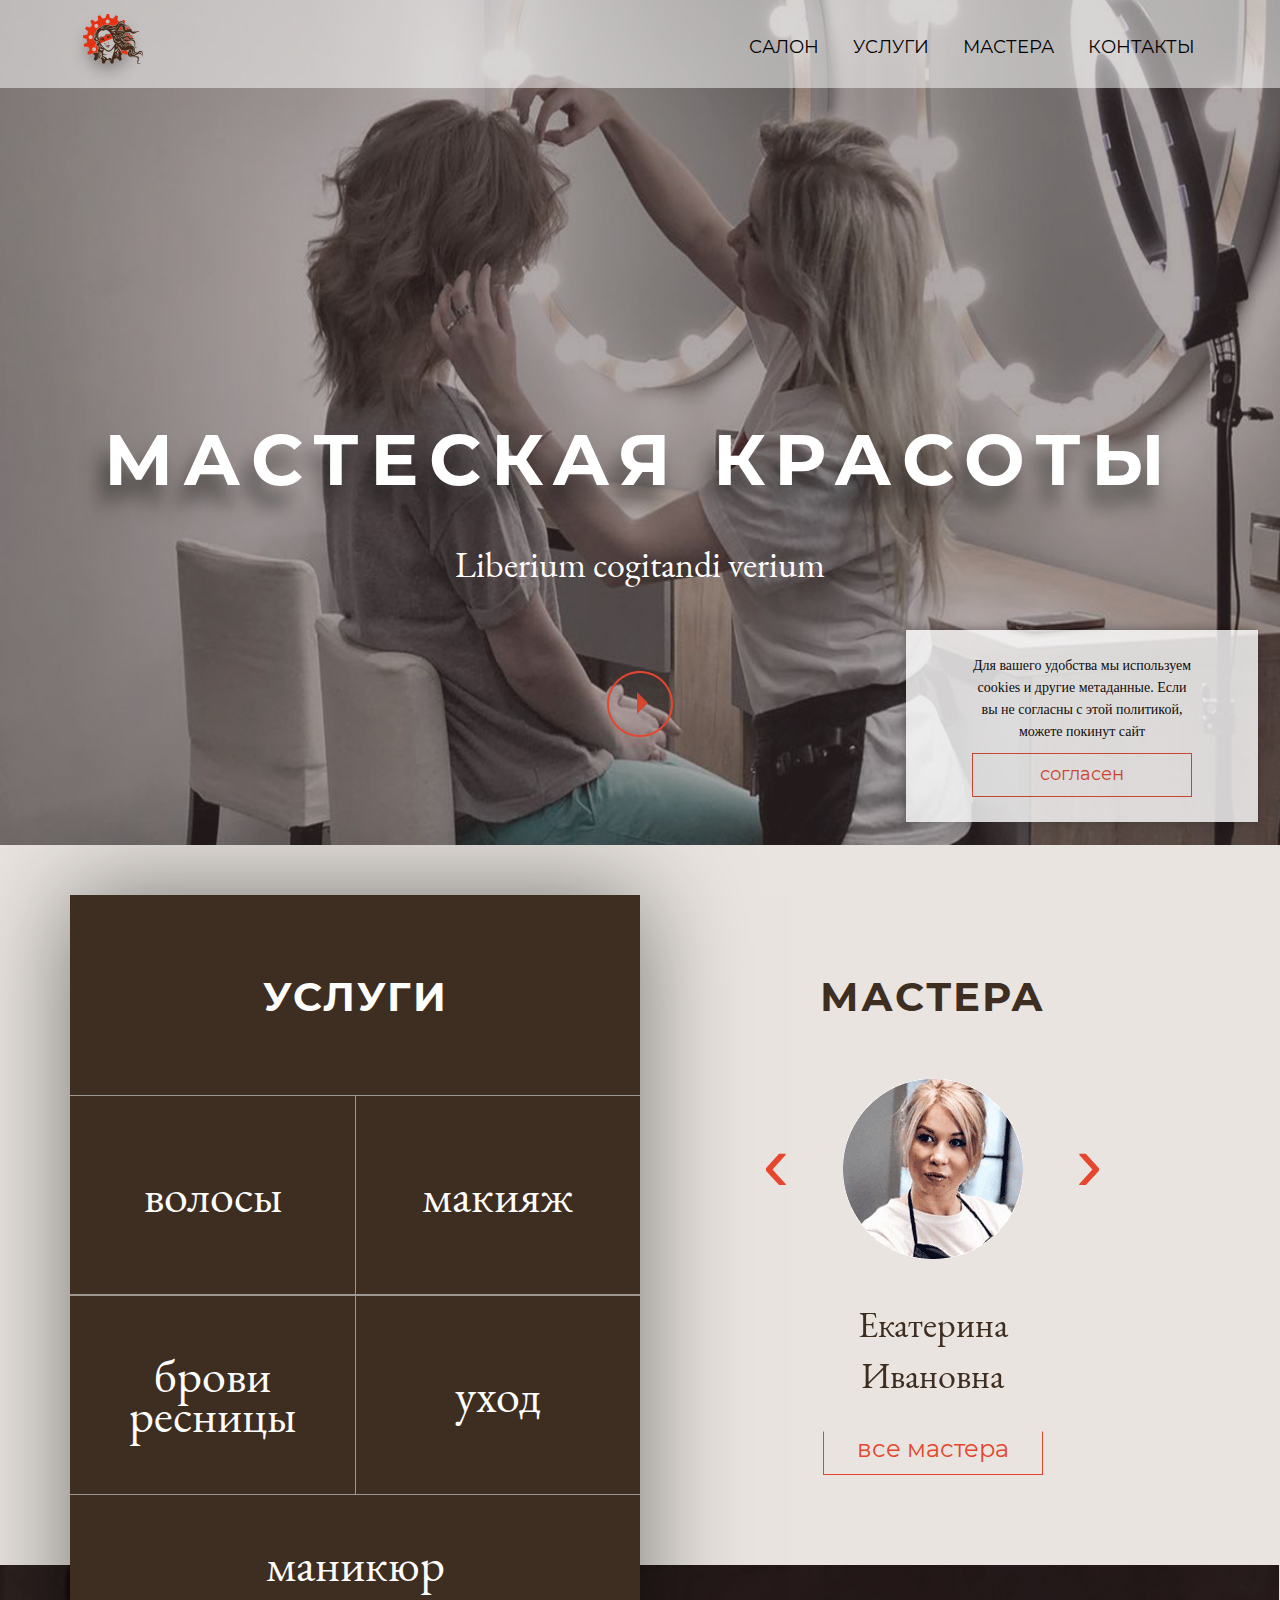
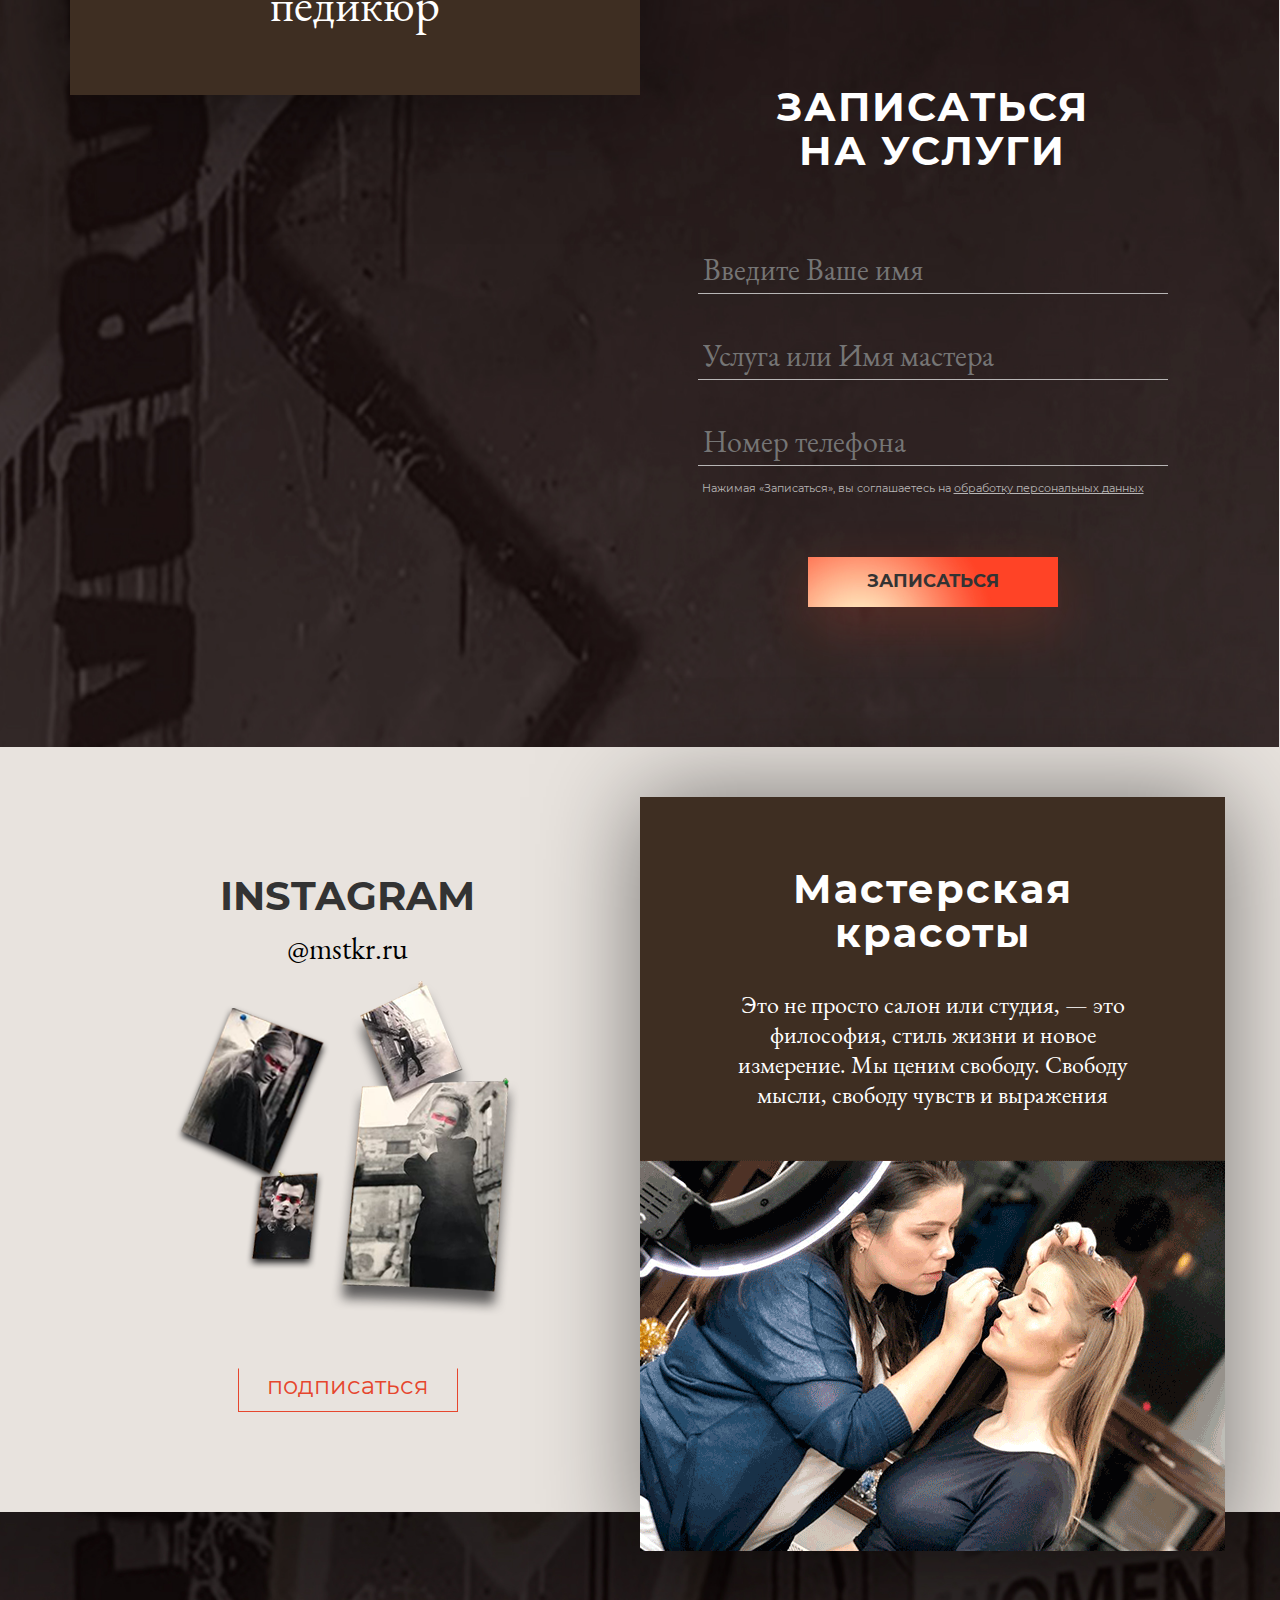
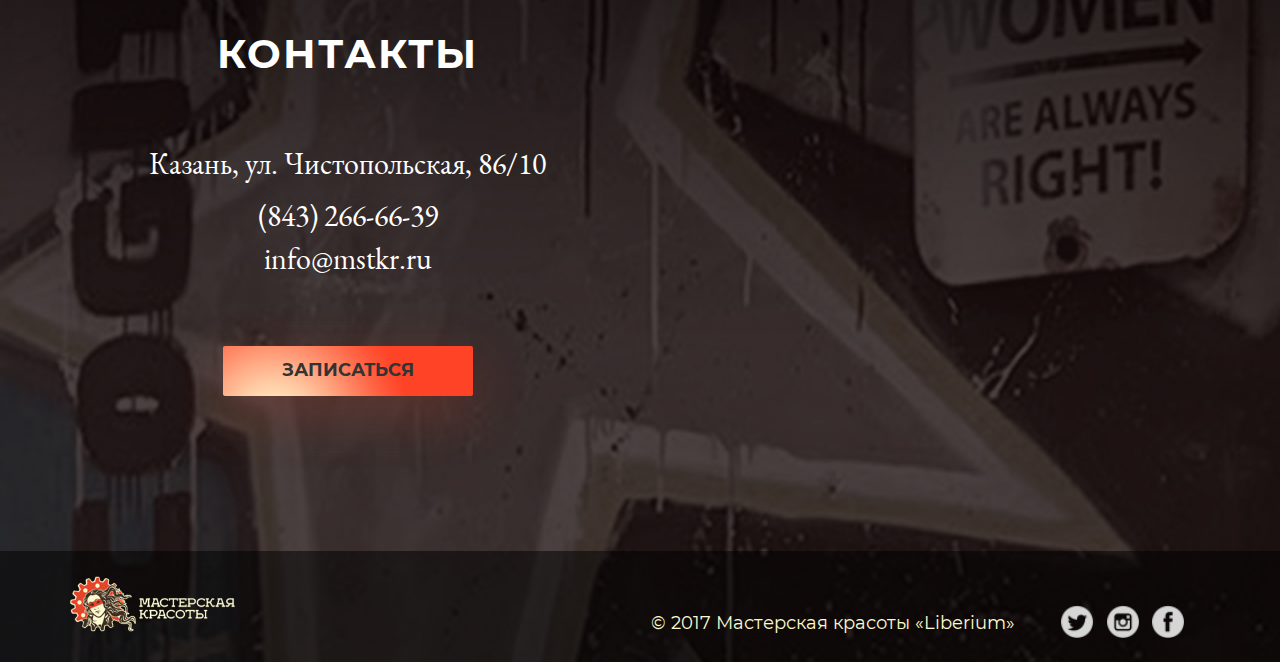
==== commit c7cf77c0: "Add files via upload" ====
--- a/index.html
+++ b/index.html
@@ -158,7 +158,7 @@
 						<p><a href="">@mstkr.ru</a></p>
 						<img src="images/inst__img.png" alt=""><br>
 						<div class="insta--block--button">
-							<a href="">пописаться</a>
+							<a href="">подписаться</a>
 						</div>
 					</div>
 				</div>
@@ -194,13 +194,13 @@
 		<div class="footer-content">
 			<div class="container">
 				<div class="row">
-					<div class="col-lg-3 col-md-3 col-xs-12 col-sm-12 hidden-sm hidden-xs">
+					<div class="col-lg-2 col-md-3 col-xs-12 col-sm-12 hidden-sm hidden-xs">
 						<div class="footer-content--leftblock">
 							<a href="index.html"><img src="images/logo2.png" alt=""></a>
 						</div>
 					</div>
 					<div
-							class="col-lg-4 col-lg-offset-3 col-md-6 col-md-offset-0 col-xs-12 col-sm-12 col-xs-offset-0 col-xs-offset-0 text-right">
+							class="col-lg-5 col-lg-offset-3 col-md-6 col-md-offset-0 col-xs-12 col-sm-12 col-xs-offset-0 col-xs-offset-0 text-right">
 						<div class="footer-txt">
 							<p>© 2017 Мастерская красоты «Liberium»</p>
 						</div>
